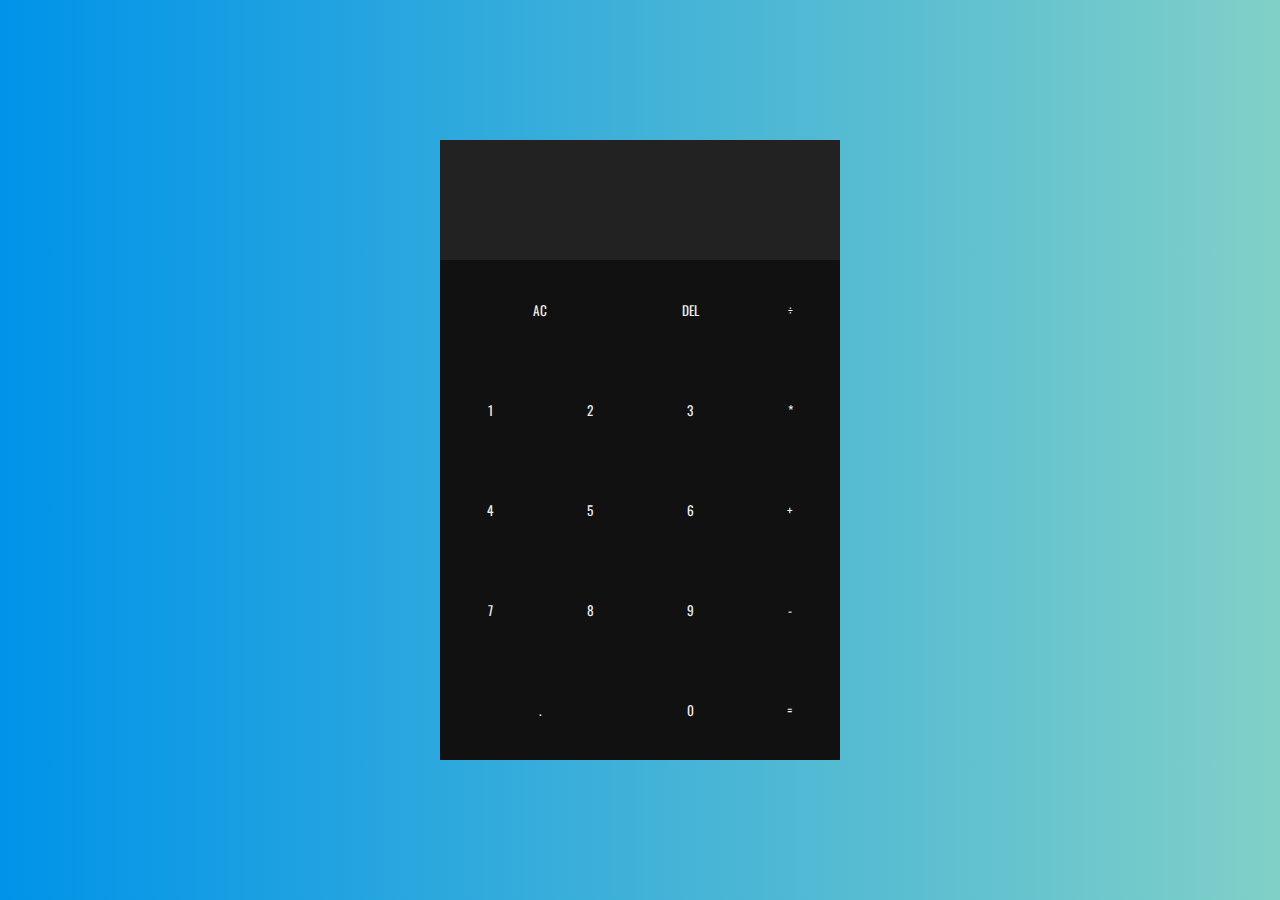
==== ProjetoCalculadora/calculadora.html @ 10c5b1ed "atualização 01" ====
<!DOCTYPE html>
<html lang="en">

<head>
    <meta charset="UTF-8">
    <meta http-equiv="X-UA-Compatible" content="IE=edge">
    <meta name="viewport" content="width=device-width, initial-scale=1.0">
    <title>Calculadora</title>
    <link rel="stylesheet" href="calculadora.css">
    <link rel="preconnect" href="https://fonts.googleapis.com">
    <link rel="preconnect" href="https://fonts.gstatic.com" crossorigin>
    <link href="https://fonts.googleapis.com/css2?family=Oswald:wght@200;300;400;500&display=swap" rel="stylesheet">
</head>

<body>
    <div class="grid-container">
        <div class="output">
            <div class="previous-operand"></div>
            <div class="current-operand"></div>
        </div>
        <button class="span-two">AC</button>
        <button>DEL</button>
        <button class="operators">÷</button>
        <button>1</button>
        <button>2</button>
        <button>3</button>
        <button class="operators">*</button>
        <button>4</button>
        <button>5</button>
        <button>6</button>
        <button class="operators">+</button>
        <button>7</button>
        <button>8</button>
        <button>9</button>
        <button class="operators">-</button>
        <button class="span-two">.</button>
        <button>0</button>
        <button class="operators">=</button>
    </div>





    <script src="calculadora.js"></script>
</body>

</html>
---- ProjetoCalculadora/calculadora.css ----
* {
    margin: 0;
    padding: 0;
    box-sizing: border-box;
    font-family: 'Oswald', sans-serif;
}

body {
    background-color: #0093E9;
    background-image: linear-gradient(to right, #0093E9 0%, #80D0C7 100%);
}

.grid-container {
    display: grid;
    justify-content: center;
    align-content: center;
    min-height: 100vh;
    grid-template-columns: repeat(4, 100px);
    grid-template-rows: minmax(120px, auto) repeat(5, 100px);
}

.grid-container>button {
    cursor: pointer;
    border: none;
    font: 2rem;
    background-color: #111;
    outline: none;
    color: #eee;
}

.grid-container>.operator {
    background: #41b887;
}

.span-two {
    grid-column: span 2;
}

.grid-container>.output {
    grid-column: 1/-1;
    background-color: #222;
    display: flex;
    flex-direction: column;
    align-items: flex-end;
    justify-content: space-around;
    padding: 10px;
    word-wrap: break-word;
    word-break: break-all;
}

.grid-container>.output>.previous-operand {
    color: rgba(255, 255, 255, 0.75);
    font-size: 1.5rem;
}

.grid-container>.output>.current-operand {
    color: white;
    font-size: 2.5rem;
}
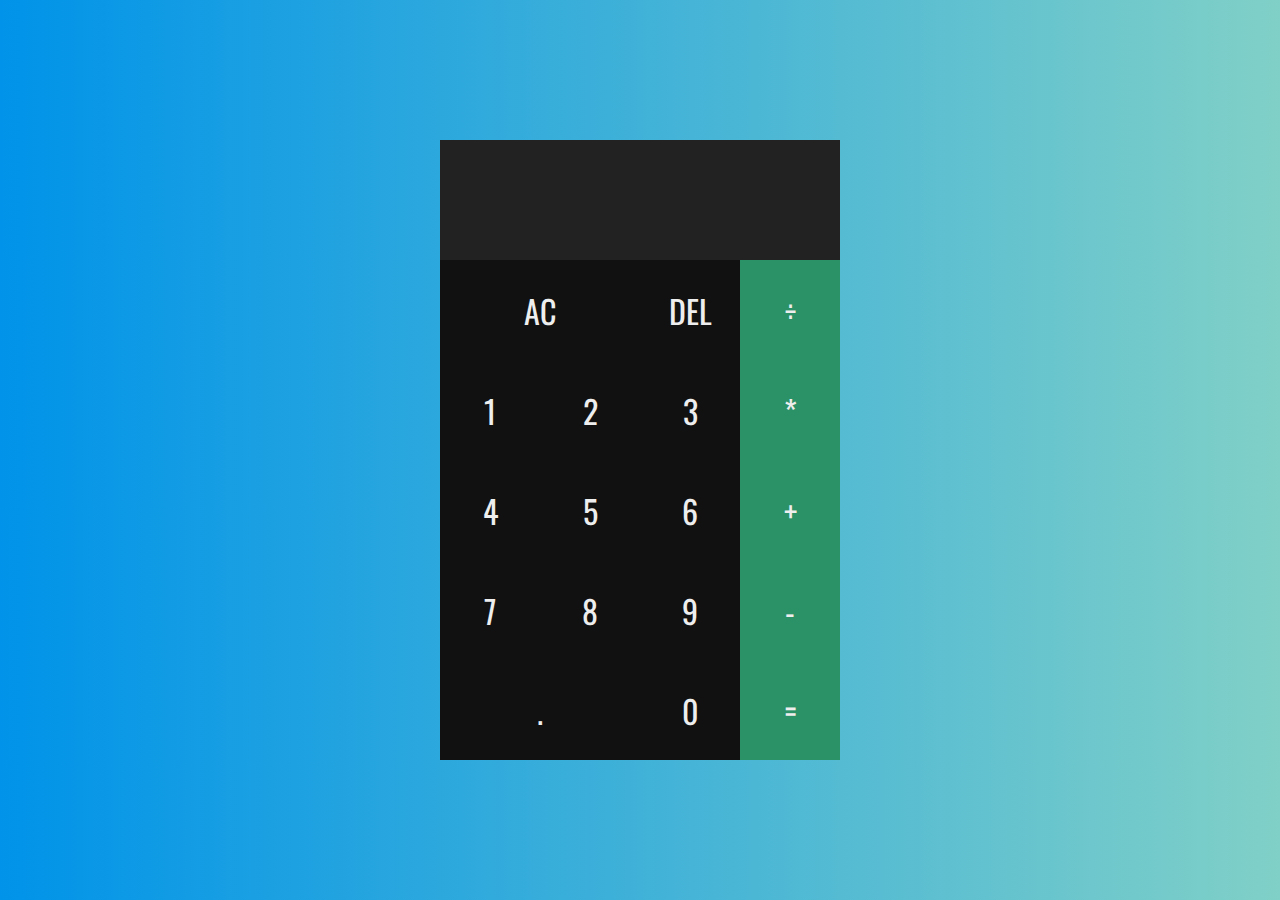
==== commit cbe48884: "atualização" ====
--- a/ProjetoCalculadora/calculadora.html
+++ b/ProjetoCalculadora/calculadora.html
@@ -15,27 +15,27 @@
 <body>
     <div class="grid-container">
         <div class="output">
-            <div class="previous-operand"></div>
-            <div class="current-operand"></div>
+            <div data-previous-operand class="previous-operand"></div>
+            <div data-current-operand class="current-operand"></div>
         </div>
-        <button class="span-two">AC</button>
-        <button>DEL</button>
-        <button class="operators">÷</button>
-        <button>1</button>
-        <button>2</button>
-        <button>3</button>
-        <button class="operators">*</button>
-        <button>4</button>
-        <button>5</button>
-        <button>6</button>
-        <button class="operators">+</button>
-        <button>7</button>
-        <button>8</button>
-        <button>9</button>
-        <button class="operators">-</button>
-        <button class="span-two">.</button>
-        <button>0</button>
-        <button class="operators">=</button>
+        <button data-all-clear class="span-two">AC</button>
+        <button data-delete>DEL</button>
+        <button data-operator class="operators">÷</button>
+        <button data-number>1</button>
+        <button data-number>2</button>
+        <button data-number>3</button>
+        <button data-operator class="operators">*</button>
+        <button data-number>4</button>
+        <button data-number>5</button>
+        <button data-number>6</button>
+        <button data-operator class="operators">+</button>
+        <button data-number>7</button>
+        <button data-number>8</button>
+        <button data-number>9</button>
+        <button data-operator class="operators">-</button>
+        <button data-number class="span-two">.</button>
+        <button data-number>0</button>
+        <button data-equals class="operators">=</button>
     </div>
 
 
--- a/ProjetoCalculadora/calculadora.css
+++ b/ProjetoCalculadora/calculadora.css
@@ -22,14 +22,21 @@
 .grid-container>button {
     cursor: pointer;
     border: none;
-    font: 2rem;
+    font-size: 2rem;
     background-color: #111;
     outline: none;
     color: #eee;
+    transition: .2s;
 }
 
-.grid-container>.operator {
-    background: #41b887;
+.grid-container>button:hover {
+    background-color: #eee;
+    color: #111;
+    transition: .2s;
+}
+
+.grid-container>.operators {
+    background: #2b9166;
 }
 
 .span-two {
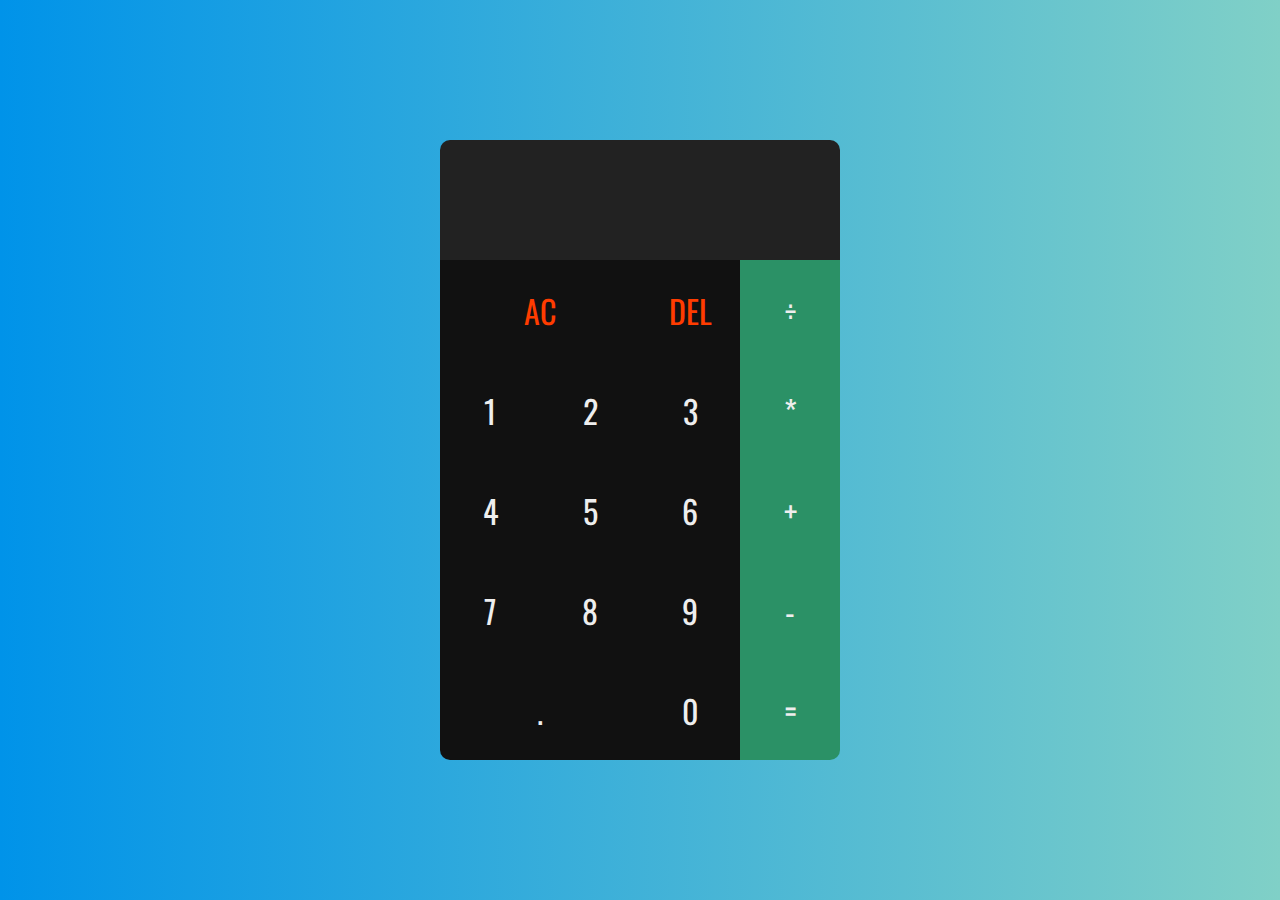
==== commit f8a3a319: "colors" ====
--- a/ProjetoCalculadora/calculadora.html
+++ b/ProjetoCalculadora/calculadora.html
@@ -18,8 +18,8 @@
             <div data-previous-operand class="previous-operand"></div>
             <div data-current-operand class="current-operand"></div>
         </div>
-        <button data-all-clear class="span-two">AC</button>
-        <button data-delete>DEL</button>
+        <button data-all-clear class="span-two color-red">AC</button>
+        <button data-delete class="color-red">DEL</button>
         <button data-operator class="operators">÷</button>
         <button data-number>1</button>
         <button data-number>2</button>
@@ -33,9 +33,9 @@
         <button data-number>8</button>
         <button data-number>9</button>
         <button data-operator class="operators">-</button>
-        <button data-number class="span-two">.</button>
+        <button data-number class="span-two bottom-left">.</button>
         <button data-number>0</button>
-        <button data-equals class="operators">=</button>
+        <button data-equals class="operators bottom-right">=</button>
     </div>
 
 
--- a/ProjetoCalculadora/calculadora.css
+++ b/ProjetoCalculadora/calculadora.css
@@ -29,6 +29,10 @@
     transition: .2s;
 }
 
+button.color-red {
+    color: rgb(255, 60, 0);
+}
+
 .grid-container>button:hover {
     background-color: #eee;
     color: #111;
@@ -43,6 +47,14 @@
     grid-column: span 2;
 }
 
+.bottom-left {
+    border-radius: 0 0 0 10px;
+}
+
+.bottom-right {
+    border-radius: 0 0 10px 0;
+}
+
 .grid-container>.output {
     grid-column: 1/-1;
     background-color: #222;
@@ -53,6 +65,7 @@
     padding: 10px;
     word-wrap: break-word;
     word-break: break-all;
+    border-radius: 10px 10px 0 0;
 }
 
 .grid-container>.output>.previous-operand {
